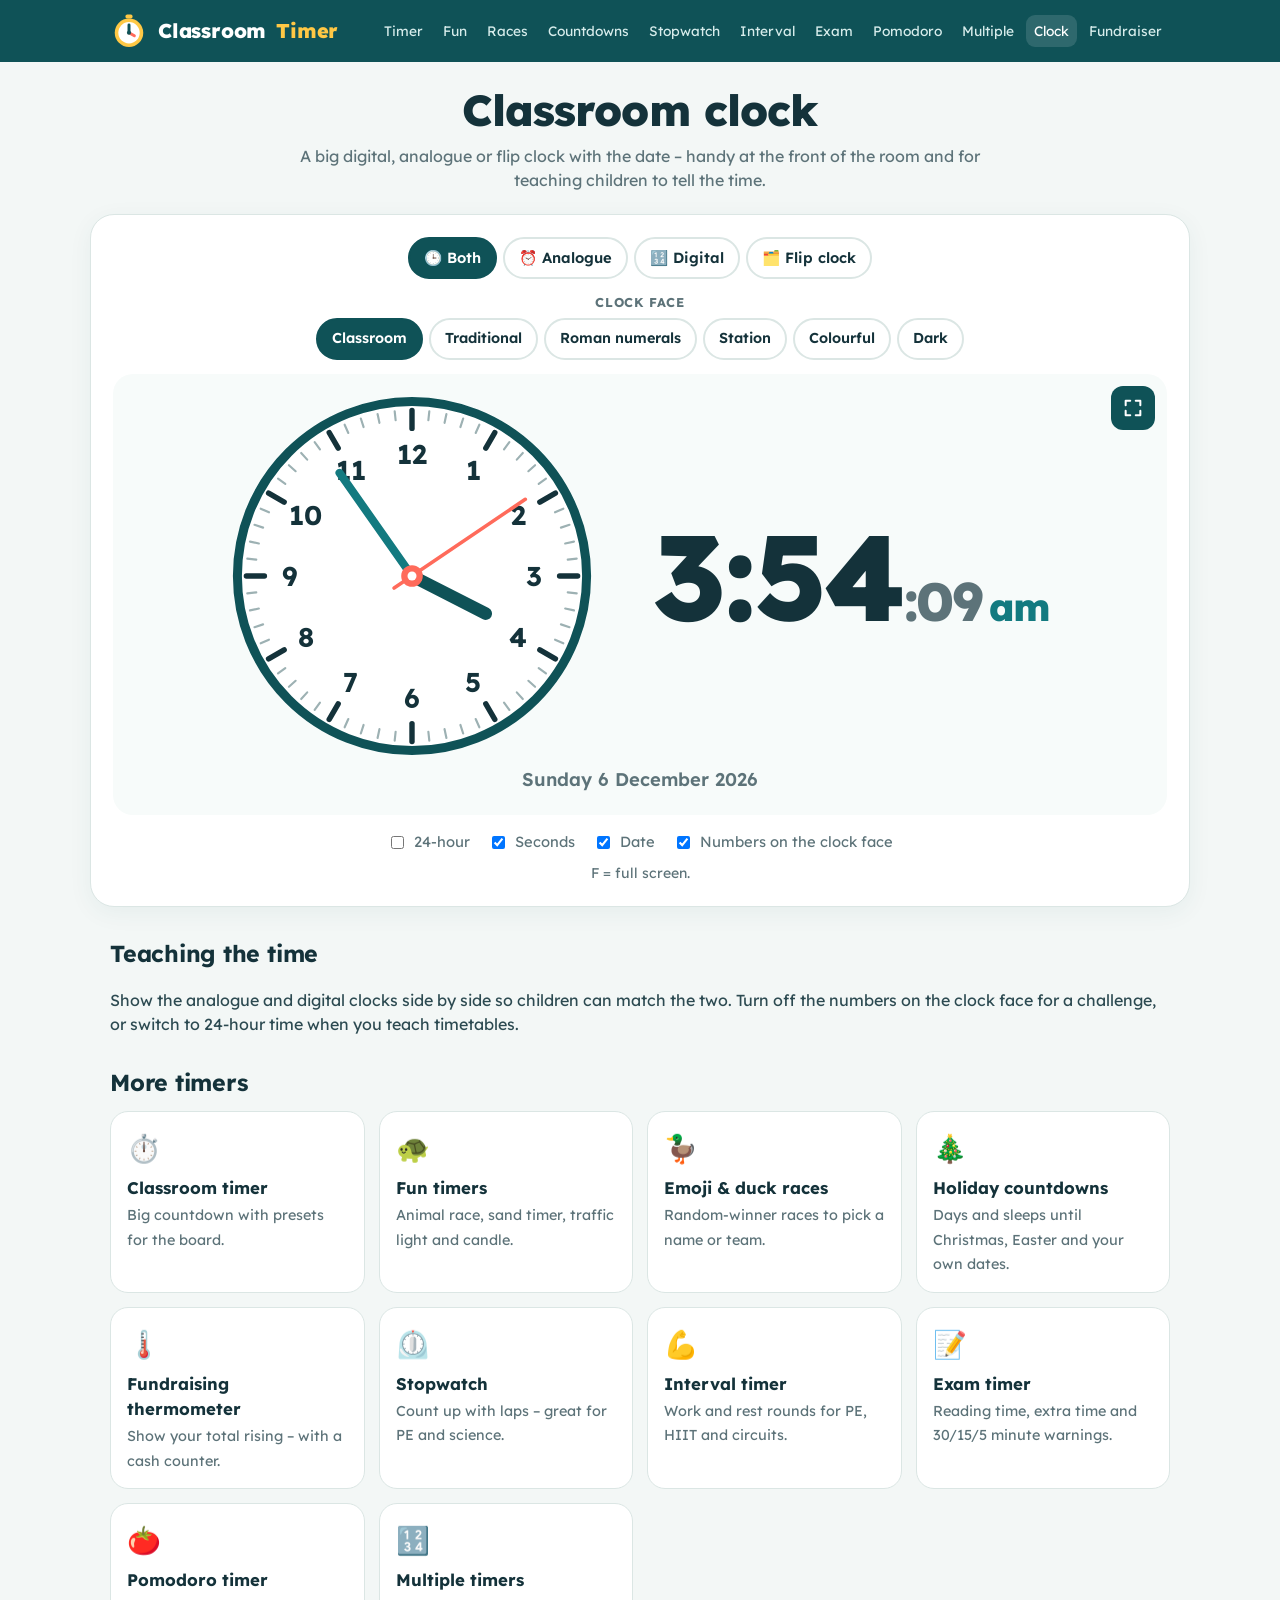
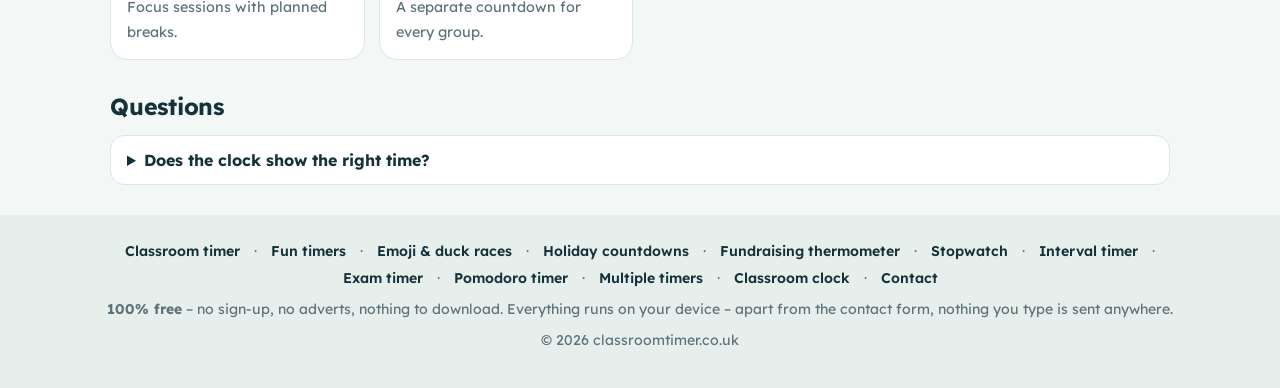
==== clock/index.html @ d0c6798f "Add files via upload" ====
<!DOCTYPE html>
<html lang="en-GB">
<head>
<meta charset="utf-8">
<meta name="viewport" content="width=device-width, initial-scale=1">
<title>Classroom Clock – Big Digital, Analogue &amp; Flip Clock</title>
<meta name="description" content="Free big classroom clock for the board: digital, analogue, both side by side, or a flip clock – with the date, 12 or 24-hour time and seconds. Full screen.">
<link rel="canonical" href="https://classroomtimer.co.uk/clock/">
<meta name="robots" content="index, follow">
<meta name="theme-color" content="#0F5257">
<link rel="icon" href="/favicon.svg?v=20261110" type="image/svg+xml">
<link rel="icon" href="/favicon-32.png?v=20261110" sizes="32x32" type="image/png">
<link rel="apple-touch-icon" href="/apple-touch-icon.png?v=20261110">
<meta property="og:type" content="website"><meta property="og:url" content="https://classroomtimer.co.uk/clock/"><meta property="og:site_name" content="Classroom Timer">
<meta property="og:title" content="Classroom Clock – Big Digital, Analogue &amp; Flip Clock"><meta property="og:description" content="Free big classroom clock for the board: digital, analogue, both side by side, or a flip clock – with the date, 12 or 24-hour time and seconds. Full screen.">
<meta property="og:image" content="https://classroomtimer.co.uk/og-image.png?v=20261110"><meta property="og:image:width" content="1200"><meta property="og:image:height" content="630"><meta property="og:locale" content="en_GB">
<meta name="twitter:card" content="summary_large_image"><meta name="twitter:title" content="Classroom Clock – Big Digital, Analogue &amp; Flip Clock"><meta name="twitter:description" content="Free big classroom clock for the board: digital, analogue, both side by side, or a flip clock – with the date, 12 or 24-hour time and seconds. Full screen."><meta name="twitter:image" content="https://classroomtimer.co.uk/og-image.png?v=20261110">
<link rel="preconnect" href="https://fonts.googleapis.com"><link rel="preconnect" href="https://fonts.gstatic.com" crossorigin>
<link href="https://fonts.googleapis.com/css2?family=Lexend:wght@400;500;600;700;800&display=swap" rel="stylesheet">
<link rel="stylesheet" href="/site.css?v=20261110">
<style>.ck .stage{min-height:420px}
  .ck .row{display:flex;gap:6%;align-items:center;justify-content:center;width:100%;flex-wrap:wrap}
  #cFace{width:min(360px,78vw);height:auto}.cnums text{font-family:Lexend,sans-serif;font-weight:700;font-size:15px;fill:#14323a}
  .cklab{margin:4px 0 6px;text-align:center;font-size:.8rem;font-weight:700;text-transform:uppercase;letter-spacing:.06em;color:var(--muted)}
  #cFaces button{font-size:.9rem}
  .cnums.trad text{font-family:Georgia,'Times New Roman',serif;font-size:19px;fill:#111}
  .cnums.roman text{font-family:Georgia,'Times New Roman',serif;font-size:13px;font-weight:400;fill:#2b2418;letter-spacing:-.5px}
  .cnums.station text{font-family:Arial,Helvetica,sans-serif;font-size:12px;fill:#111}
  .cnums.colour text{font-size:13px;fill:#fff}.cnums.colour .mins text{font-size:7.5px;fill:#fff;font-weight:800}
  .cnums.dark text{fill:#f2f2f2}
  #cDigital{font-size:clamp(3.4rem,13vw,7.5rem);font-weight:800;font-variant-numeric:tabular-nums;line-height:1;letter-spacing:-.02em}
  #cDigital small{font-size:.45em;color:var(--muted)}#cDigital em{font-style:normal;font-size:.32em;color:var(--brand2);margin-left:.2em}
  #cDate{font-weight:600;color:var(--muted);font-size:1.15rem;text-align:center}
  .ck .stage[data-mode=digital] #cFace{display:none}.ck .stage[data-mode=analogue] #cDigital{display:none}
  #cFlip{display:none;align-items:center;gap:10px}
  .ck .stage[data-mode=flip] #cFace,.ck .stage[data-mode=flip] #cDigital{display:none}.ck .stage[data-mode=flip] #cFlip{display:flex}
  .ck .stage[data-mode=flip]{background:#1d2328}.ck .stage[data-mode=flip] #cDate{color:#c9d3d6}
  .fd{position:relative;display:block;width:clamp(56px,11vw,120px);height:clamp(84px,16vw,176px);border-radius:12px;perspective:600px;
    color:#f4f1e8;font-weight:800;font-size:clamp(3.4rem,11vw,8rem);box-shadow:0 8px 18px rgba(0,0,0,.45)}
  .fd .h{position:absolute;left:0;right:0;height:50%;overflow:hidden;backface-visibility:hidden}
  .fd .h b{position:absolute;left:0;right:0;height:200%;display:grid;place-items:center;font-variant-numeric:tabular-nums;line-height:1}
  .fd .up,.fd .fu{top:0;border-radius:12px 12px 0 0;background:linear-gradient(#323b40,#272e33);transform-origin:50% 100%}
  .fd .dn,.fd .fb{bottom:0;border-radius:0 0 12px 12px;background:linear-gradient(#22292d,#1b2125);transform-origin:50% 0}
  .fd .up b,.fd .fu b{top:0}.fd .dn b,.fd .fb b{top:-100%}
  .fd .up,.fd .fu{border-bottom:1px solid #0c1012}.fd .dn,.fd .fb{border-top:1px solid #0c1012}
  .fd .fu,.fd .fb{display:none;z-index:2}
  .fd.flip .fu{display:block;animation:flapTop .26s ease-in forwards}
  .fd.flip .fb{display:block;transform:rotateX(90deg);animation:flapBot .26s .26s ease-out forwards}
  .fd.flip .dn{filter:brightness(.75)}
  @keyframes flapTop{from{transform:rotateX(0);filter:brightness(1)}to{transform:rotateX(-90deg);filter:brightness(.55)}}
  @keyframes flapBot{from{transform:rotateX(90deg);filter:brightness(1.4)}to{transform:rotateX(0);filter:brightness(1)}}
  .fd::after{content:"";position:absolute;left:0;right:0;top:calc(50% - 1px);height:2px;z-index:3;background:#0c1012;pointer-events:none}
  #cFlip .sep{font-style:normal;color:#f4f1e8;font-size:clamp(2.4rem,8vw,6rem);font-weight:800;margin:0 2px}
  #cFlip em{font-style:normal;color:#ffc845;font-weight:800;font-size:clamp(1rem,3vw,2rem);margin-left:8px;align-self:flex-end;padding-bottom:12px}
  .stage:fullscreen .fd,.stage.fake-fs .fd{width:min(13vw,24vh);height:min(19.5vw,36vh);font-size:min(14vw,27vh)}
  .stage:fullscreen #cFlip .sep,.stage.fake-fs #cFlip .sep{font-size:min(9vw,18vh)}
  .stage:fullscreen .row,.stage.fake-fs .row{flex-wrap:nowrap}
  .stage:fullscreen #cFace,.stage.fake-fs #cFace{width:min(72vh,44vw)}
  .stage:fullscreen[data-mode=both] #cDigital,.stage.fake-fs[data-mode=both] #cDigital{font-size:min(17vh,8.5vw)}
  @media (max-aspect-ratio:1/1){ .stage:fullscreen .row,.stage.fake-fs .row{flex-wrap:wrap} .stage:fullscreen #cFace,.stage.fake-fs #cFace{width:min(50vh,80vw)} }
  .stage:fullscreen[data-mode=analogue] #cFace,.stage.fake-fs[data-mode=analogue] #cFace{width:min(86vh,86vw)}
  .stage:fullscreen #cDigital,.stage.fake-fs #cDigital{font-size:clamp(5rem,20vh,16rem)}
  .stage:fullscreen[data-mode=digital] #cDigital,.stage.fake-fs[data-mode=digital] #cDigital{font-size:clamp(6rem,30vh,26rem)}
  .stage:fullscreen #cDate,.stage.fake-fs #cDate{font-size:clamp(1.4rem,4vh,2.6rem)}</style>
<script type="application/ld+json">{"@context": "https://schema.org", "@graph": [{"@type": "WebApplication", "name": "Classroom clock", "url": "https://classroomtimer.co.uk/clock/", "applicationCategory": "EducationalApplication", "operatingSystem": "Any (runs in your web browser)", "isAccessibleForFree": true, "inLanguage": "en-GB", "offers": {"@type": "Offer", "price": "0", "priceCurrency": "GBP"}}, {"@type": "FAQPage", "mainEntity": [{"@type": "Question", "name": "Does the clock show the right time?", "acceptedAnswer": {"@type": "Answer", "text": "It shows the time set on your computer or tablet, which is normally kept accurate automatically."}}]}, {"@type": "BreadcrumbList", "itemListElement": [{"@type": "ListItem", "position": 1, "name": "Classroom Timer", "item": "https://classroomtimer.co.uk/"}, {"@type": "ListItem", "position": 2, "name": "Classroom clock", "item": "https://classroomtimer.co.uk/clock/"}]}]}</script>
</head>
<body data-page="clock">
<header class="top"><div class="top-in">
  <a class="logo" href="/" aria-label="Classroom Timer – home"><svg viewBox="0 0 64 64" aria-hidden="true"><circle cx="32" cy="35" r="24" fill="#FFC845"/><circle cx="32" cy="35" r="18" fill="#fff"/>
<path d="M32 35 L32 22" stroke="#0F5257" stroke-width="5" stroke-linecap="round"/><path d="M32 35 L41 40" stroke="#FF6B5B" stroke-width="5" stroke-linecap="round"/>
<rect x="26" y="4" width="12" height="7" rx="3" fill="#FFC845"/><circle cx="32" cy="35" r="3.5" fill="#0F5257"/></svg>Classroom <span>Timer</span></a>
  <button class="menu-btn" type="button" aria-expanded="false" aria-controls="nav">☰ Menu</button>
  <nav class="nav" id="nav" aria-label="Timers"><a href="/">Timer</a><a href="/fun-timers/">Fun</a><a href="/races/">Races</a><a href="/holiday-countdown/">Countdowns</a><a href="/stopwatch/">Stopwatch</a><a href="/interval-timer/">Interval</a><a href="/exam-timer/">Exam</a><a href="/pomodoro-timer/">Pomodoro</a><a href="/multiple-timers/">Multiple</a><a href="/clock/" class="on" aria-current="page">Clock</a><a href="/fundraising-thermometer/">Fundraiser</a></nav>
</div></header>
<main>
<div class="hero"><h1>Classroom clock</h1><p>A big digital, analogue or flip clock with the date – handy at the front of the room and for teaching children to tell the time.</p></div>
<section class="card ck"><div class="chips" id="cModes"><button type="button" data-m="both">🕒 Both</button><button type="button" data-m="analogue">⏰ Analogue</button><button type="button" data-m="digital">🔢 Digital</button><button type="button" data-m="flip">🗂️ Flip clock</button></div>
    <div id="cFaceRow"><p class="cklab">Clock face</p><div class="chips" id="cFaces"></div></div>
    <div class="stage" id="stage"><button class="fs-btn" id="fsBtn" type="button"></button><div class="row"><svg id="cFace" viewBox="0 0 200 200" role="img" aria-label="Analogue clock"></svg><div id="cDigital"></div><div id="cFlip"></div></div><div id="cDate"></div></div>
    <div class="opts"><label><input type="checkbox" id="cH24"> 24-hour</label><label><input type="checkbox" id="cSecs"> Seconds</label><label><input type="checkbox" id="cDateOn"> Date</label><label><input type="checkbox" id="cNumsOn"> Numbers on the clock face</label></div>
    <p class="hint">F = full screen.</p></section>
</main>
<section class="info"><h2>Teaching the time</h2>
  <p>Show the analogue and digital clocks side by side so children can match the two. Turn off the numbers on the clock face for a challenge, or switch to 24-hour time when you teach timetables.</p>
  <h2>More timers</h2><div class="tools"><a class="tool" href="/"><i>⏱️</i><b>Classroom timer</b><span>Big countdown with presets for the board.</span></a><a class="tool" href="/fun-timers/"><i>🐢</i><b>Fun timers</b><span>Animal race, sand timer, traffic light and candle.</span></a><a class="tool" href="/races/"><i>🦆</i><b>Emoji & duck races</b><span>Random-winner races to pick a name or team.</span></a><a class="tool" href="/holiday-countdown/"><i>🎄</i><b>Holiday countdowns</b><span>Days and sleeps until Christmas, Easter and your own dates.</span></a><a class="tool" href="/fundraising-thermometer/"><i>🌡️</i><b>Fundraising thermometer</b><span>Show your total rising – with a cash counter.</span></a><a class="tool" href="/stopwatch/"><i>⏲️</i><b>Stopwatch</b><span>Count up with laps – great for PE and science.</span></a><a class="tool" href="/interval-timer/"><i>💪</i><b>Interval timer</b><span>Work and rest rounds for PE, HIIT and circuits.</span></a><a class="tool" href="/exam-timer/"><i>📝</i><b>Exam timer</b><span>Reading time, extra time and 30/15/5 minute warnings.</span></a><a class="tool" href="/pomodoro-timer/"><i>🍅</i><b>Pomodoro timer</b><span>Focus sessions with planned breaks.</span></a><a class="tool" href="/multiple-timers/"><i>🔢</i><b>Multiple timers</b><span>A separate countdown for every group.</span></a></div><h2>Questions</h2><details><summary>Does the clock show the right time?</summary><p>It shows the time set on your computer or tablet, which is normally kept accurate automatically.</p></details></section>
<footer><div class="foot-in">
  <div class="foot-links"><a href="/">Classroom timer</a> · <a href="/fun-timers/">Fun timers</a> · <a href="/races/">Emoji & duck races</a> · <a href="/holiday-countdown/">Holiday countdowns</a> · <a href="/fundraising-thermometer/">Fundraising thermometer</a> · <a href="/stopwatch/">Stopwatch</a> · <a href="/interval-timer/">Interval timer</a> · <a href="/exam-timer/">Exam timer</a> · <a href="/pomodoro-timer/">Pomodoro timer</a> · <a href="/multiple-timers/">Multiple timers</a> · <a href="/clock/">Classroom clock</a> · <a href="/contact/">Contact</a></div>
  <div><strong>100% free</strong> – no sign-up, no adverts, nothing to download. Everything runs on your device – apart from the contact form, nothing you type is sent anywhere.</div>
  <div>© 2026 classroomtimer.co.uk</div>
</div></footer>
<script src="/common.js?v=20261110"></script><script src="/pages/clock.js?v=20261110"></script>
<script data-goatcounter="https://classroomtimer.goatcounter.com/count" async src="//gc.zgo.at/count.js"></script>
</body>
</html>
---- site.css ----
/* classroomtimer.co.uk – shared styles */
:root{
  --ink:#14323a; --muted:#5d7379; --bg:#f3f7f6; --card:#ffffff; --line:#dbe6e4;
  --brand:#0F5257; --brand2:#137a80; --sun:#FFC845; --coral:#FF6B5B; --leaf:#2BB673;
  --t-ok:#17a589; --t-warn:#F5A623; --t-end:#FF5A4E;
}
*{box-sizing:border-box}
html{scroll-behavior:smooth}
body{margin:0;font-family:Lexend,system-ui,sans-serif;background:var(--bg);color:var(--ink);line-height:1.5}
a{color:var(--brand2)}
button{font-family:inherit}
/* ---------- top bar ---------- */
.top{background:var(--brand);color:#fff}
.top-in{max-width:1100px;margin:0 auto;padding:12px 20px;display:flex;align-items:center;gap:14px}
.logo{display:flex;align-items:center;gap:10px;font-weight:800;font-size:1.25rem;letter-spacing:-.01em;color:#fff;text-decoration:none}
.logo svg{width:38px;height:38px;flex:none}
.logo span{color:var(--sun)}
.nav{margin-left:auto;display:flex;gap:4px;flex-wrap:wrap;justify-content:flex-end}
.nav a{color:#d6eceb;text-decoration:none;font-size:.86rem;padding:6px 8px;border-radius:9px;white-space:nowrap}
.nav a.on,.nav a:hover{background:rgba(255,255,255,.13);color:#fff}
.menu-btn{display:none;margin-left:auto;background:rgba(255,255,255,.12);border:0;color:#fff;border-radius:10px;padding:8px 12px;font-weight:600;cursor:pointer}
@media (max-width:1060px){
  .menu-btn{display:block}
  .nav{display:none;position:absolute;left:0;right:0;top:62px;background:var(--brand);flex-direction:column;padding:8px 14px 14px;z-index:50}
  .nav.open{display:flex}
  .top{position:relative}
}
/* ---------- page header ---------- */
.hero{max-width:1100px;margin:0 auto;padding:24px 20px 6px;text-align:center}
.hero h1{margin:0;font-size:clamp(1.8rem,4.6vw,2.7rem);font-weight:800;letter-spacing:-.02em;line-height:1.15}
.hero p{margin:8px auto 0;color:var(--muted);max-width:680px}
/* ---------- cards ---------- */
.card{max-width:1100px;margin:16px auto 28px;background:var(--card);border:1px solid var(--line);border-radius:24px;padding:22px;box-shadow:0 6px 24px rgba(15,82,87,.06)}
@media (max-width:600px){ .card{margin:12px 10px 22px;padding:16px;border-radius:20px} }
.chips{display:flex;gap:6px;flex-wrap:wrap;justify-content:center;margin-bottom:14px}
.chips button{font:inherit;font-weight:600;font-size:.92rem;border:2px solid var(--line);background:#fff;color:var(--ink);padding:8px 14px;border-radius:999px;cursor:pointer}
.chips button.on{background:var(--brand);border-color:var(--brand);color:#fff}
.stage{position:relative;background:#f7fbfa;border-radius:20px;min-height:340px;display:flex;flex-direction:column;align-items:center;justify-content:center;gap:10px;padding:22px 20px;overflow:hidden}
.fs-btn{position:absolute;top:12px;right:12px;width:44px;height:44px;border-radius:12px;border:0;background:var(--brand);color:#fff;cursor:pointer;display:grid;place-items:center;z-index:5}
.fs-btn svg{width:22px;height:22px;stroke:#fff;fill:none;stroke-width:2.2;stroke-linecap:round;stroke-linejoin:round}
.digits{font-weight:800;font-variant-numeric:tabular-nums;letter-spacing:-.02em;line-height:1;font-size:clamp(3rem,11vw,5.2rem);color:var(--ink);
  background:none;border:0;font-family:inherit;padding:4px 10px;border-radius:14px}
button.digits{cursor:pointer}
button.digits:hover{background:rgba(15,82,87,.06)}
.lbl{color:var(--muted);font-weight:600;min-height:1.4em;text-align:center}
.btn{font:inherit;font-weight:700;font-size:1.1rem;border:0;border-radius:16px;padding:15px 28px;cursor:pointer;min-width:140px}
.btn.go{background:var(--leaf);color:#fff}
.btn.pause{background:var(--sun);color:var(--ink)}
.btn.ghost{background:#eef4f3;color:var(--ink)}
.btn.dark{background:var(--brand);color:#fff}
.btn:disabled{opacity:.45;cursor:default}
.ctrl{display:flex;gap:10px;justify-content:center;flex-wrap:wrap;margin-top:14px}
.small-btn{font:inherit;font-weight:600;border:0;background:#eef4f3;color:var(--ink);border-radius:12px;padding:9px 14px;cursor:pointer}
.opts{display:flex;gap:18px;justify-content:center;flex-wrap:wrap;margin-top:16px;color:var(--muted);font-size:.92rem;align-items:center}
.opts label{display:flex;gap:7px;align-items:center}
select,input[type=number],input[type=text]{font:inherit;padding:8px 10px;border-radius:10px;border:1.5px solid var(--line);background:#fff;color:var(--ink)}
.field{display:flex;flex-direction:column;gap:4px;font-size:.85rem;font-weight:600;color:var(--muted)}
.field input,.field select{font-size:1rem;color:var(--ink);min-width:0}
.field[hidden],[hidden]{display:none !important}
.grid-fields{display:grid;grid-template-columns:repeat(auto-fit,minmax(150px,1fr));gap:12px;margin-top:6px}
.presets{display:flex;gap:8px;overflow-x:auto;padding:14px 2px 6px;scrollbar-width:thin}
.presets button{flex:none;font:inherit;border:2px solid var(--line);background:#fff;border-radius:14px;padding:8px 12px;cursor:pointer;text-align:center;min-width:86px;color:var(--ink)}
.presets button b{display:block;font-size:1.05rem;font-weight:800}
.presets button small{color:var(--muted);font-size:.74rem}
.presets button:hover,.presets button.on{border-color:var(--brand2)}
.hint{color:var(--muted);font-size:.88rem;text-align:center;margin:10px 0 0}
/* ---------- end of time ---------- */
.stage.warn .digits{color:var(--t-end);animation:ct-pulse 1s ease-in-out infinite}
@keyframes ct-pulse{50%{transform:scale(1.06)}}
.stage.done{animation:ct-flash 1s ease-in-out 4}
@keyframes ct-flash{50%{background:#ffe4e1}}
.stage.done .digits{color:var(--t-end)}
/* ---------- full screen ---------- */
.stage:fullscreen,.stage.fake-fs{border-radius:0;background:#f7fbfa;padding:30px}
.stage.fake-fs{position:fixed;inset:0;z-index:1000}
.stage:fullscreen .digits,.stage.fake-fs .digits{font-size:clamp(4rem,14vh,10rem)}
.stage:fullscreen .lbl,.stage.fake-fs .lbl{font-size:1.5rem}
.fsctrl{display:none}
.stage:fullscreen .fsctrl,.stage.fake-fs .fsctrl{display:flex;gap:10px;margin-top:6px;flex-wrap:wrap;justify-content:center}
/* ---------- info sections ---------- */
.info{max-width:1100px;margin:0 auto 26px;padding:0 20px}
.info h2{font-size:1.45rem;margin:30px 0 10px;letter-spacing:-.01em}
.info h3{font-size:1.08rem;margin:18px 0 6px}
.info p,.info li{color:#2c4a51}
.tools{display:grid;grid-template-columns:repeat(auto-fill,minmax(230px,1fr));gap:14px;margin-top:10px}
.tool{display:block;background:#fff;border:1px solid var(--line);border-radius:18px;padding:16px;text-decoration:none;color:var(--ink);transition:transform .15s,box-shadow .15s}
.tool:hover{transform:translateY(-2px);box-shadow:0 8px 22px rgba(15,82,87,.1)}
.tool b{display:block;font-size:1.05rem;margin:6px 0 2px}
.tool span{color:var(--muted);font-size:.9rem}
.tool i{font-style:normal;font-size:1.7rem}
details{background:#fff;border:1px solid var(--line);border-radius:14px;padding:12px 16px;margin:8px 0}
summary{font-weight:700;cursor:pointer}
details p{margin:8px 0 2px}
/* ---------- footer ---------- */
footer{background:#e7efed;color:var(--muted);font-size:.88rem;padding:26px 20px 36px;margin-top:30px}
.foot-in{max-width:1100px;margin:0 auto;display:flex;flex-direction:column;gap:10px;align-items:center;text-align:center}
.foot-links{display:flex;flex-wrap:wrap;gap:6px 14px;justify-content:center}
.foot-links a{color:var(--ink);text-decoration:none;font-weight:600}
.foot-links a:hover{text-decoration:underline}
@media print{ .top,footer,.fs-btn{display:none} }
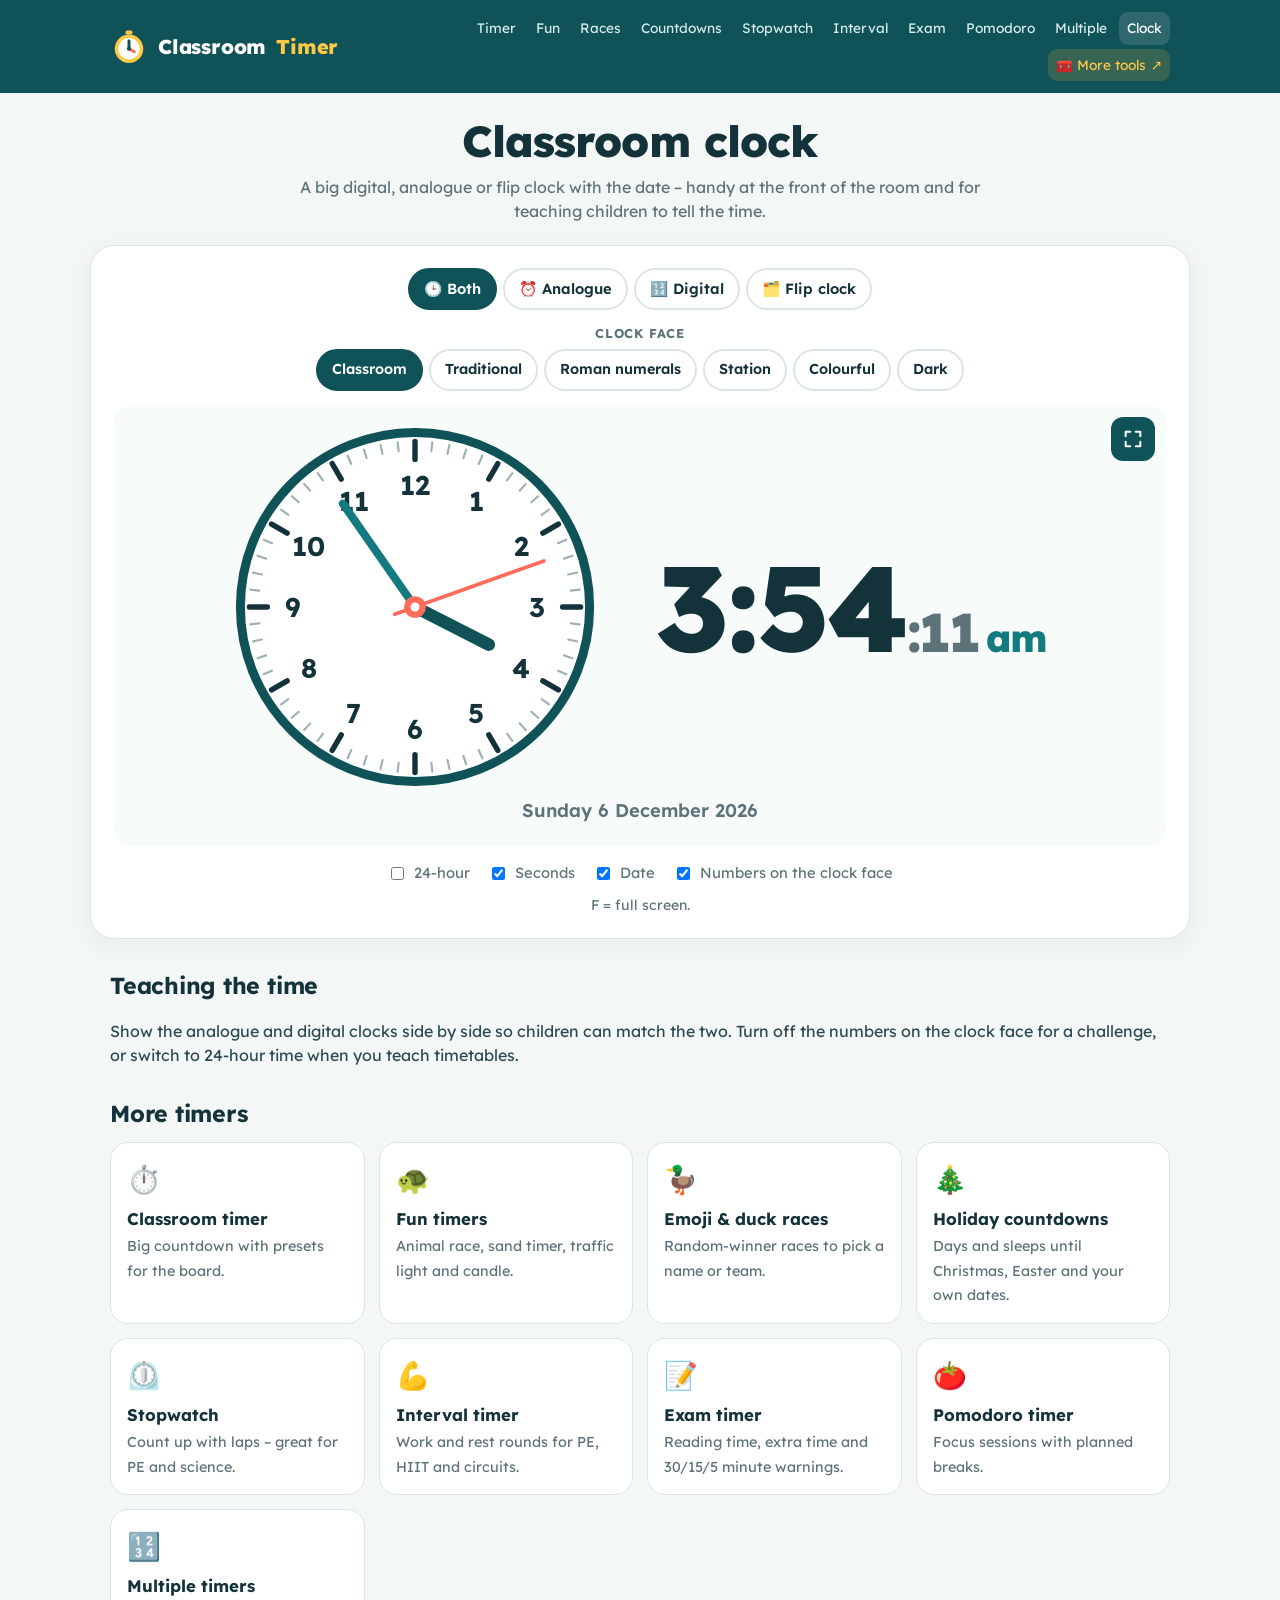
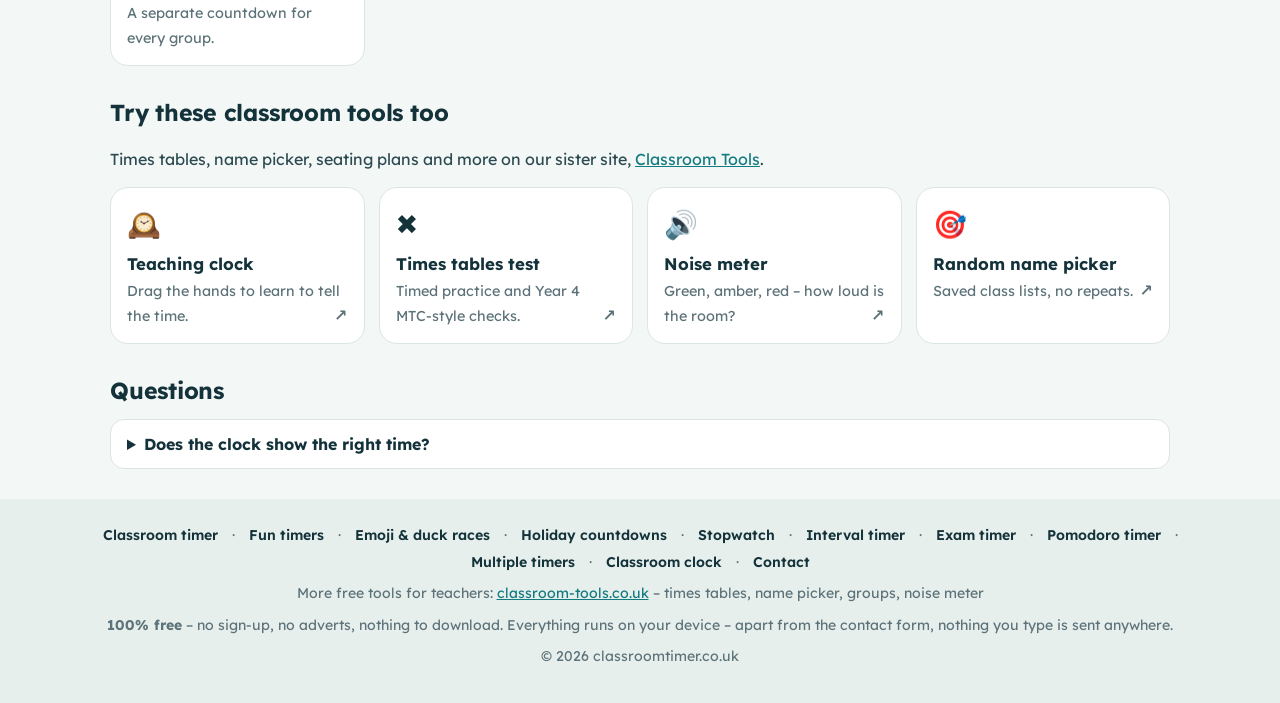
==== commit 78ad8d7b: "Add files via upload" ====
--- a/clock/index.html
+++ b/clock/index.html
@@ -8,16 +8,16 @@
 <link rel="canonical" href="https://classroomtimer.co.uk/clock/">
 <meta name="robots" content="index, follow">
 <meta name="theme-color" content="#0F5257">
-<link rel="icon" href="/favicon.svg?v=20261110" type="image/svg+xml">
-<link rel="icon" href="/favicon-32.png?v=20261110" sizes="32x32" type="image/png">
-<link rel="apple-touch-icon" href="/apple-touch-icon.png?v=20261110">
+<link rel="icon" href="/favicon.svg?v=20261117" type="image/svg+xml">
+<link rel="icon" href="/favicon-32.png?v=20261117" sizes="32x32" type="image/png">
+<link rel="apple-touch-icon" href="/apple-touch-icon.png?v=20261117">
 <meta property="og:type" content="website"><meta property="og:url" content="https://classroomtimer.co.uk/clock/"><meta property="og:site_name" content="Classroom Timer">
 <meta property="og:title" content="Classroom Clock – Big Digital, Analogue &amp; Flip Clock"><meta property="og:description" content="Free big classroom clock for the board: digital, analogue, both side by side, or a flip clock – with the date, 12 or 24-hour time and seconds. Full screen.">
-<meta property="og:image" content="https://classroomtimer.co.uk/og-image.png?v=20261110"><meta property="og:image:width" content="1200"><meta property="og:image:height" content="630"><meta property="og:locale" content="en_GB">
-<meta name="twitter:card" content="summary_large_image"><meta name="twitter:title" content="Classroom Clock – Big Digital, Analogue &amp; Flip Clock"><meta name="twitter:description" content="Free big classroom clock for the board: digital, analogue, both side by side, or a flip clock – with the date, 12 or 24-hour time and seconds. Full screen."><meta name="twitter:image" content="https://classroomtimer.co.uk/og-image.png?v=20261110">
+<meta property="og:image" content="https://classroomtimer.co.uk/og-image.png?v=20261117"><meta property="og:image:width" content="1200"><meta property="og:image:height" content="630"><meta property="og:locale" content="en_GB">
+<meta name="twitter:card" content="summary_large_image"><meta name="twitter:title" content="Classroom Clock – Big Digital, Analogue &amp; Flip Clock"><meta name="twitter:description" content="Free big classroom clock for the board: digital, analogue, both side by side, or a flip clock – with the date, 12 or 24-hour time and seconds. Full screen."><meta name="twitter:image" content="https://classroomtimer.co.uk/og-image.png?v=20261117">
 <link rel="preconnect" href="https://fonts.googleapis.com"><link rel="preconnect" href="https://fonts.gstatic.com" crossorigin>
 <link href="https://fonts.googleapis.com/css2?family=Lexend:wght@400;500;600;700;800&display=swap" rel="stylesheet">
-<link rel="stylesheet" href="/site.css?v=20261110">
+<link rel="stylesheet" href="/site.css?v=20261117">
 <style>.ck .stage{min-height:420px}
   .ck .row{display:flex;gap:6%;align-items:center;justify-content:center;width:100%;flex-wrap:wrap}
   #cFace{width:min(360px,78vw);height:auto}.cnums text{font-family:Lexend,sans-serif;font-weight:700;font-size:15px;fill:#14323a}
@@ -70,7 +70,7 @@
 <path d="M32 35 L32 22" stroke="#0F5257" stroke-width="5" stroke-linecap="round"/><path d="M32 35 L41 40" stroke="#FF6B5B" stroke-width="5" stroke-linecap="round"/>
 <rect x="26" y="4" width="12" height="7" rx="3" fill="#FFC845"/><circle cx="32" cy="35" r="3.5" fill="#0F5257"/></svg>Classroom <span>Timer</span></a>
   <button class="menu-btn" type="button" aria-expanded="false" aria-controls="nav">☰ Menu</button>
-  <nav class="nav" id="nav" aria-label="Timers"><a href="/">Timer</a><a href="/fun-timers/">Fun</a><a href="/races/">Races</a><a href="/holiday-countdown/">Countdowns</a><a href="/stopwatch/">Stopwatch</a><a href="/interval-timer/">Interval</a><a href="/exam-timer/">Exam</a><a href="/pomodoro-timer/">Pomodoro</a><a href="/multiple-timers/">Multiple</a><a href="/clock/" class="on" aria-current="page">Clock</a><a href="/fundraising-thermometer/">Fundraiser</a></nav>
+  <nav class="nav" id="nav" aria-label="Timers"><a href="/">Timer</a><a href="/fun-timers/">Fun</a><a href="/races/">Races</a><a href="/holiday-countdown/">Countdowns</a><a href="/stopwatch/">Stopwatch</a><a href="/interval-timer/">Interval</a><a href="/exam-timer/">Exam</a><a href="/pomodoro-timer/">Pomodoro</a><a href="/multiple-timers/">Multiple</a><a href="/clock/" class="on" aria-current="page">Clock</a><a class="sister" href="https://classroom-tools.co.uk/">🧰 More tools ↗</a></nav>
 </div></header>
 <main>
 <div class="hero"><h1>Classroom clock</h1><p>A big digital, analogue or flip clock with the date – handy at the front of the room and for teaching children to tell the time.</p></div>
@@ -82,13 +82,14 @@
 </main>
 <section class="info"><h2>Teaching the time</h2>
   <p>Show the analogue and digital clocks side by side so children can match the two. Turn off the numbers on the clock face for a challenge, or switch to 24-hour time when you teach timetables.</p>
-  <h2>More timers</h2><div class="tools"><a class="tool" href="/"><i>⏱️</i><b>Classroom timer</b><span>Big countdown with presets for the board.</span></a><a class="tool" href="/fun-timers/"><i>🐢</i><b>Fun timers</b><span>Animal race, sand timer, traffic light and candle.</span></a><a class="tool" href="/races/"><i>🦆</i><b>Emoji & duck races</b><span>Random-winner races to pick a name or team.</span></a><a class="tool" href="/holiday-countdown/"><i>🎄</i><b>Holiday countdowns</b><span>Days and sleeps until Christmas, Easter and your own dates.</span></a><a class="tool" href="/fundraising-thermometer/"><i>🌡️</i><b>Fundraising thermometer</b><span>Show your total rising – with a cash counter.</span></a><a class="tool" href="/stopwatch/"><i>⏲️</i><b>Stopwatch</b><span>Count up with laps – great for PE and science.</span></a><a class="tool" href="/interval-timer/"><i>💪</i><b>Interval timer</b><span>Work and rest rounds for PE, HIIT and circuits.</span></a><a class="tool" href="/exam-timer/"><i>📝</i><b>Exam timer</b><span>Reading time, extra time and 30/15/5 minute warnings.</span></a><a class="tool" href="/pomodoro-timer/"><i>🍅</i><b>Pomodoro timer</b><span>Focus sessions with planned breaks.</span></a><a class="tool" href="/multiple-timers/"><i>🔢</i><b>Multiple timers</b><span>A separate countdown for every group.</span></a></div><h2>Questions</h2><details><summary>Does the clock show the right time?</summary><p>It shows the time set on your computer or tablet, which is normally kept accurate automatically.</p></details></section>
+  <h2>More timers</h2><div class="tools"><a class="tool" href="/"><i>⏱️</i><b>Classroom timer</b><span>Big countdown with presets for the board.</span></a><a class="tool" href="/fun-timers/"><i>🐢</i><b>Fun timers</b><span>Animal race, sand timer, traffic light and candle.</span></a><a class="tool" href="/races/"><i>🦆</i><b>Emoji & duck races</b><span>Random-winner races to pick a name or team.</span></a><a class="tool" href="/holiday-countdown/"><i>🎄</i><b>Holiday countdowns</b><span>Days and sleeps until Christmas, Easter and your own dates.</span></a><a class="tool" href="/stopwatch/"><i>⏲️</i><b>Stopwatch</b><span>Count up with laps – great for PE and science.</span></a><a class="tool" href="/interval-timer/"><i>💪</i><b>Interval timer</b><span>Work and rest rounds for PE, HIIT and circuits.</span></a><a class="tool" href="/exam-timer/"><i>📝</i><b>Exam timer</b><span>Reading time, extra time and 30/15/5 minute warnings.</span></a><a class="tool" href="/pomodoro-timer/"><i>🍅</i><b>Pomodoro timer</b><span>Focus sessions with planned breaks.</span></a><a class="tool" href="/multiple-timers/"><i>🔢</i><b>Multiple timers</b><span>A separate countdown for every group.</span></a></div><h2>Try these classroom tools too</h2><p>Times tables, name picker, seating plans and more on our sister site, <a href="https://classroom-tools.co.uk/">Classroom Tools</a>.</p><div class="tools"><a class="tool ext" href="https://classroom-tools.co.uk/teaching-clock/" target="_blank" rel="noopener"><i>🕰️</i><b>Teaching clock</b><span>Drag the hands to learn to tell the time.</span></a><a class="tool ext" href="https://classroom-tools.co.uk/times-tables-test/" target="_blank" rel="noopener"><i>✖️</i><b>Times tables test</b><span>Timed practice and Year 4 MTC-style checks.</span></a><a class="tool ext" href="https://classroom-tools.co.uk/noise-meter/" target="_blank" rel="noopener"><i>🔊</i><b>Noise meter</b><span>Green, amber, red – how loud is the room?</span></a><a class="tool ext" href="https://classroom-tools.co.uk/random-name-picker/" target="_blank" rel="noopener"><i>🎯</i><b>Random name picker</b><span>Saved class lists, no repeats.</span></a></div><h2>Questions</h2><details><summary>Does the clock show the right time?</summary><p>It shows the time set on your computer or tablet, which is normally kept accurate automatically.</p></details></section>
 <footer><div class="foot-in">
-  <div class="foot-links"><a href="/">Classroom timer</a> · <a href="/fun-timers/">Fun timers</a> · <a href="/races/">Emoji & duck races</a> · <a href="/holiday-countdown/">Holiday countdowns</a> · <a href="/fundraising-thermometer/">Fundraising thermometer</a> · <a href="/stopwatch/">Stopwatch</a> · <a href="/interval-timer/">Interval timer</a> · <a href="/exam-timer/">Exam timer</a> · <a href="/pomodoro-timer/">Pomodoro timer</a> · <a href="/multiple-timers/">Multiple timers</a> · <a href="/clock/">Classroom clock</a> · <a href="/contact/">Contact</a></div>
+  <div class="foot-links"><a href="/">Classroom timer</a> · <a href="/fun-timers/">Fun timers</a> · <a href="/races/">Emoji & duck races</a> · <a href="/holiday-countdown/">Holiday countdowns</a> · <a href="/stopwatch/">Stopwatch</a> · <a href="/interval-timer/">Interval timer</a> · <a href="/exam-timer/">Exam timer</a> · <a href="/pomodoro-timer/">Pomodoro timer</a> · <a href="/multiple-timers/">Multiple timers</a> · <a href="/clock/">Classroom clock</a> · <a href="/contact/">Contact</a></div>
+  <div>More free tools for teachers: <a href="https://classroom-tools.co.uk/">classroom-tools.co.uk</a> – times tables, name picker, groups, noise meter</div>
   <div><strong>100% free</strong> – no sign-up, no adverts, nothing to download. Everything runs on your device – apart from the contact form, nothing you type is sent anywhere.</div>
   <div>© 2026 classroomtimer.co.uk</div>
 </div></footer>
-<script src="/common.js?v=20261110"></script><script src="/pages/clock.js?v=20261110"></script>
+<script src="/common.js?v=20261117"></script><script src="/pages/clock.js?v=20261117"></script>
 <script data-goatcounter="https://classroomtimer.goatcounter.com/count" async src="//gc.zgo.at/count.js"></script>
 </body>
 </html>
--- a/site.css
+++ b/site.css
@@ -98,3 +98,5 @@
 .foot-links a{color:var(--ink);text-decoration:none;font-weight:600}
 .foot-links a:hover{text-decoration:underline}
 @media print{ .top,footer,.fs-btn{display:none} }
+.nav a.sister{background:rgba(255,200,69,.16);color:var(--sun)}
+.tool.ext::after{content:"↗";float:right;color:var(--muted);font-weight:700}
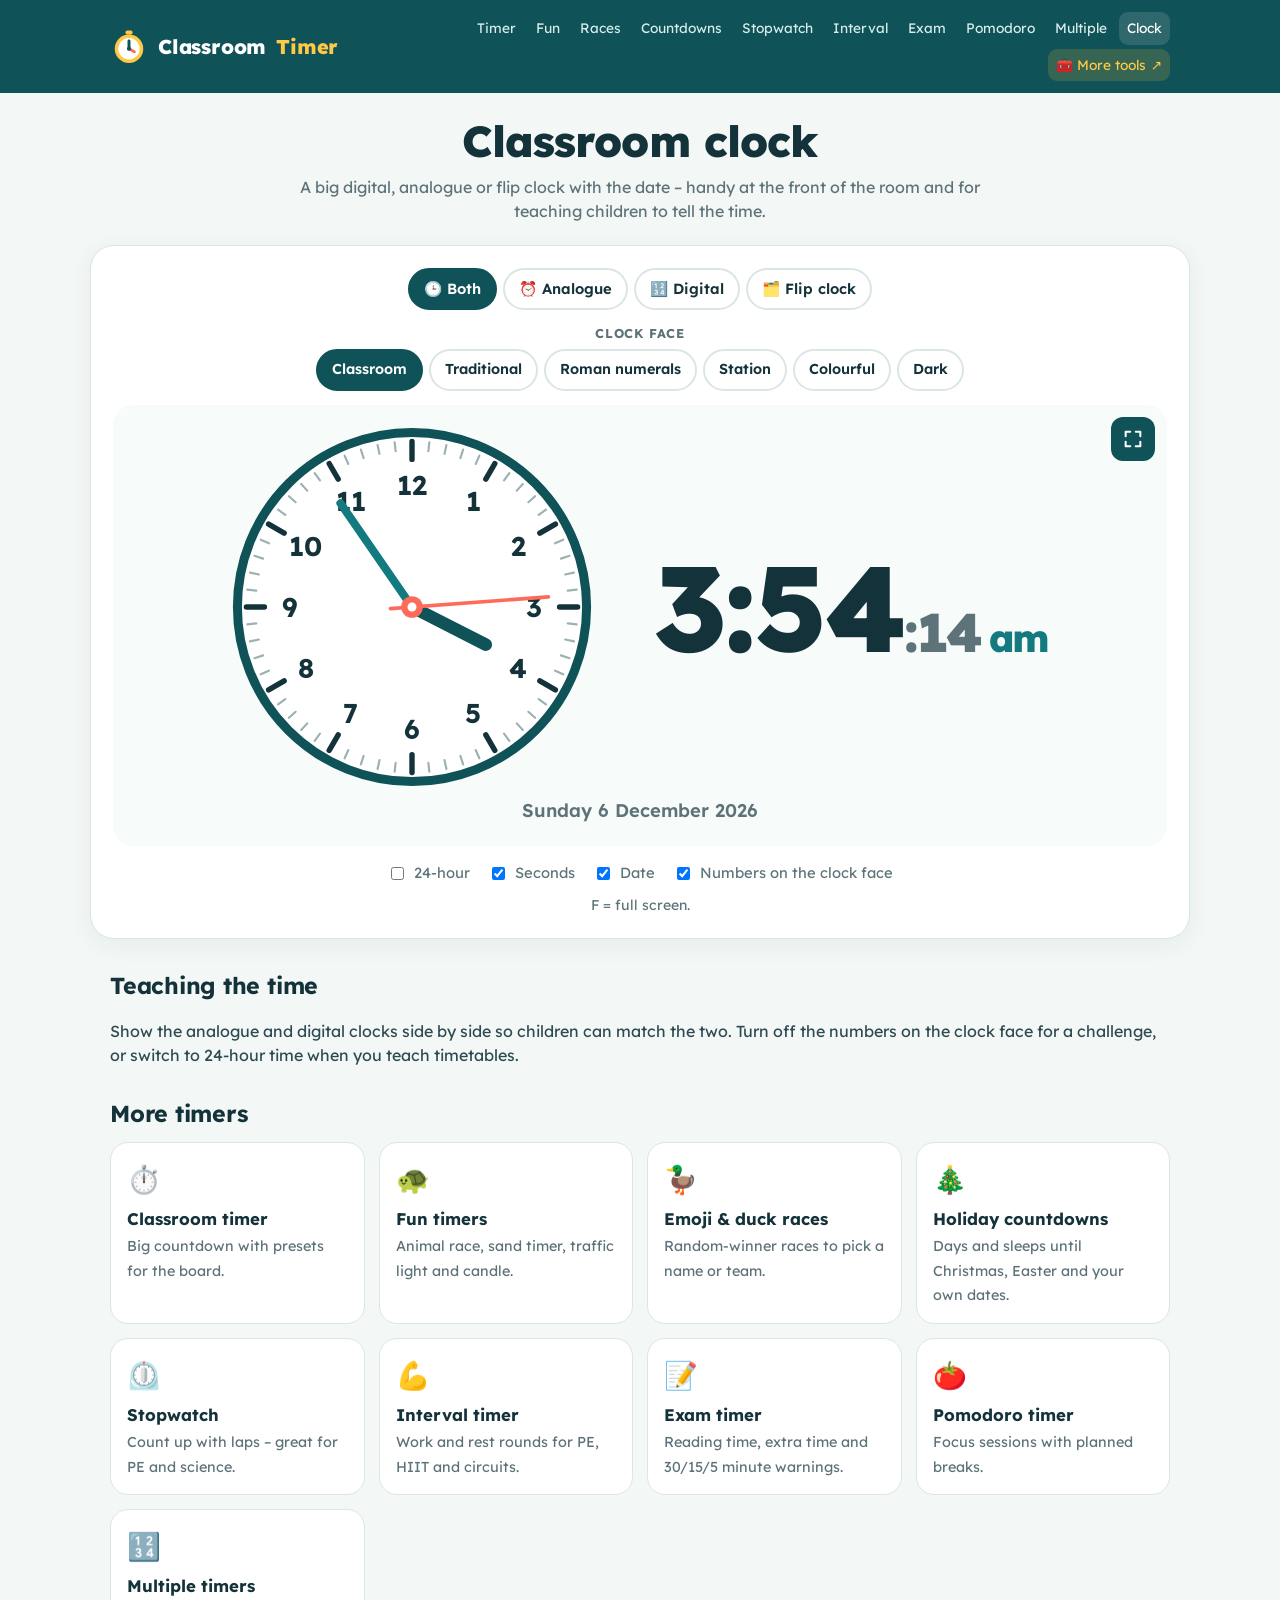
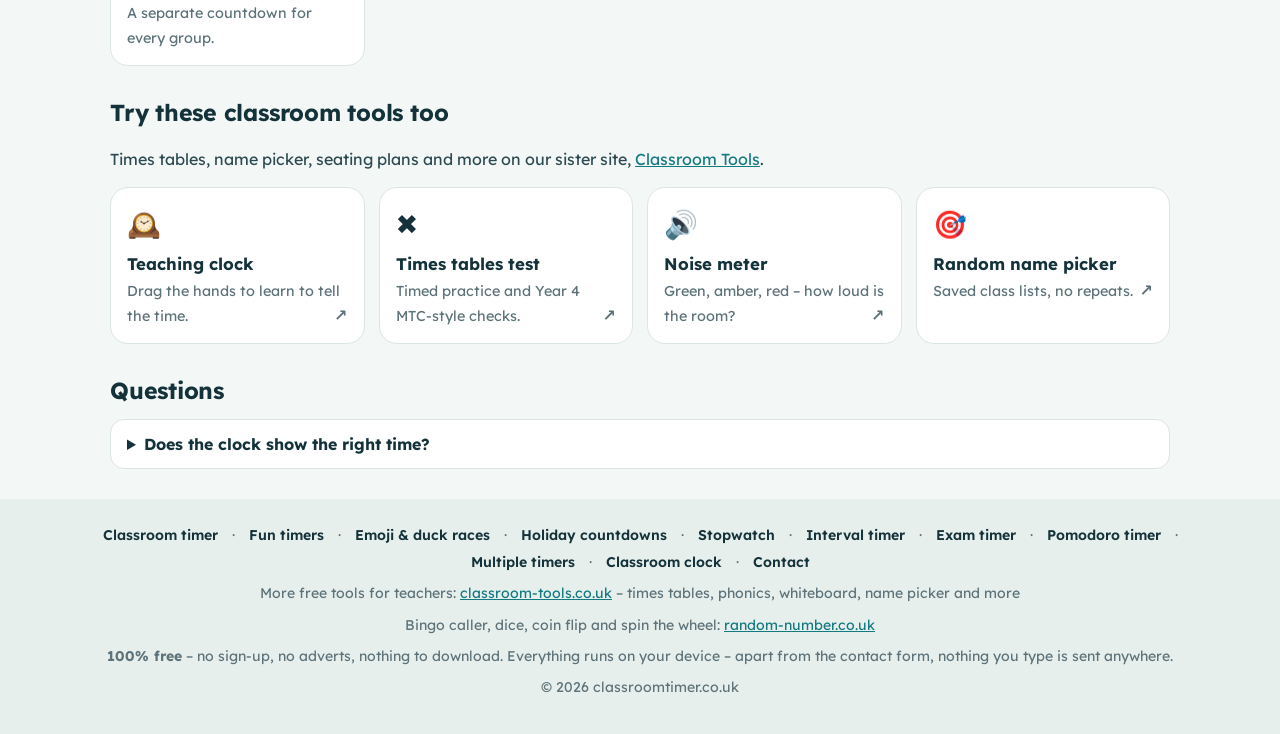
==== commit e2e2ff45: "Add files via upload" ====
--- a/clock/index.html
+++ b/clock/index.html
@@ -8,16 +8,16 @@
 <link rel="canonical" href="https://classroomtimer.co.uk/clock/">
 <meta name="robots" content="index, follow">
 <meta name="theme-color" content="#0F5257">
-<link rel="icon" href="/favicon.svg?v=20261117" type="image/svg+xml">
-<link rel="icon" href="/favicon-32.png?v=20261117" sizes="32x32" type="image/png">
-<link rel="apple-touch-icon" href="/apple-touch-icon.png?v=20261117">
+<link rel="icon" href="/favicon.svg?v=20261125" type="image/svg+xml">
+<link rel="icon" href="/favicon-32.png?v=20261125" sizes="32x32" type="image/png">
+<link rel="apple-touch-icon" href="/apple-touch-icon.png?v=20261125">
 <meta property="og:type" content="website"><meta property="og:url" content="https://classroomtimer.co.uk/clock/"><meta property="og:site_name" content="Classroom Timer">
 <meta property="og:title" content="Classroom Clock – Big Digital, Analogue &amp; Flip Clock"><meta property="og:description" content="Free big classroom clock for the board: digital, analogue, both side by side, or a flip clock – with the date, 12 or 24-hour time and seconds. Full screen.">
-<meta property="og:image" content="https://classroomtimer.co.uk/og-image.png?v=20261117"><meta property="og:image:width" content="1200"><meta property="og:image:height" content="630"><meta property="og:locale" content="en_GB">
-<meta name="twitter:card" content="summary_large_image"><meta name="twitter:title" content="Classroom Clock – Big Digital, Analogue &amp; Flip Clock"><meta name="twitter:description" content="Free big classroom clock for the board: digital, analogue, both side by side, or a flip clock – with the date, 12 or 24-hour time and seconds. Full screen."><meta name="twitter:image" content="https://classroomtimer.co.uk/og-image.png?v=20261117">
+<meta property="og:image" content="https://classroomtimer.co.uk/og-image.png?v=20261125"><meta property="og:image:width" content="1200"><meta property="og:image:height" content="630"><meta property="og:locale" content="en_GB">
+<meta name="twitter:card" content="summary_large_image"><meta name="twitter:title" content="Classroom Clock – Big Digital, Analogue &amp; Flip Clock"><meta name="twitter:description" content="Free big classroom clock for the board: digital, analogue, both side by side, or a flip clock – with the date, 12 or 24-hour time and seconds. Full screen."><meta name="twitter:image" content="https://classroomtimer.co.uk/og-image.png?v=20261125">
 <link rel="preconnect" href="https://fonts.googleapis.com"><link rel="preconnect" href="https://fonts.gstatic.com" crossorigin>
 <link href="https://fonts.googleapis.com/css2?family=Lexend:wght@400;500;600;700;800&display=swap" rel="stylesheet">
-<link rel="stylesheet" href="/site.css?v=20261117">
+<link rel="stylesheet" href="/site.css?v=20261125">
 <style>.ck .stage{min-height:420px}
   .ck .row{display:flex;gap:6%;align-items:center;justify-content:center;width:100%;flex-wrap:wrap}
   #cFace{width:min(360px,78vw);height:auto}.cnums text{font-family:Lexend,sans-serif;font-weight:700;font-size:15px;fill:#14323a}
@@ -85,11 +85,12 @@
   <h2>More timers</h2><div class="tools"><a class="tool" href="/"><i>⏱️</i><b>Classroom timer</b><span>Big countdown with presets for the board.</span></a><a class="tool" href="/fun-timers/"><i>🐢</i><b>Fun timers</b><span>Animal race, sand timer, traffic light and candle.</span></a><a class="tool" href="/races/"><i>🦆</i><b>Emoji & duck races</b><span>Random-winner races to pick a name or team.</span></a><a class="tool" href="/holiday-countdown/"><i>🎄</i><b>Holiday countdowns</b><span>Days and sleeps until Christmas, Easter and your own dates.</span></a><a class="tool" href="/stopwatch/"><i>⏲️</i><b>Stopwatch</b><span>Count up with laps – great for PE and science.</span></a><a class="tool" href="/interval-timer/"><i>💪</i><b>Interval timer</b><span>Work and rest rounds for PE, HIIT and circuits.</span></a><a class="tool" href="/exam-timer/"><i>📝</i><b>Exam timer</b><span>Reading time, extra time and 30/15/5 minute warnings.</span></a><a class="tool" href="/pomodoro-timer/"><i>🍅</i><b>Pomodoro timer</b><span>Focus sessions with planned breaks.</span></a><a class="tool" href="/multiple-timers/"><i>🔢</i><b>Multiple timers</b><span>A separate countdown for every group.</span></a></div><h2>Try these classroom tools too</h2><p>Times tables, name picker, seating plans and more on our sister site, <a href="https://classroom-tools.co.uk/">Classroom Tools</a>.</p><div class="tools"><a class="tool ext" href="https://classroom-tools.co.uk/teaching-clock/" target="_blank" rel="noopener"><i>🕰️</i><b>Teaching clock</b><span>Drag the hands to learn to tell the time.</span></a><a class="tool ext" href="https://classroom-tools.co.uk/times-tables-test/" target="_blank" rel="noopener"><i>✖️</i><b>Times tables test</b><span>Timed practice and Year 4 MTC-style checks.</span></a><a class="tool ext" href="https://classroom-tools.co.uk/noise-meter/" target="_blank" rel="noopener"><i>🔊</i><b>Noise meter</b><span>Green, amber, red – how loud is the room?</span></a><a class="tool ext" href="https://classroom-tools.co.uk/random-name-picker/" target="_blank" rel="noopener"><i>🎯</i><b>Random name picker</b><span>Saved class lists, no repeats.</span></a></div><h2>Questions</h2><details><summary>Does the clock show the right time?</summary><p>It shows the time set on your computer or tablet, which is normally kept accurate automatically.</p></details></section>
 <footer><div class="foot-in">
   <div class="foot-links"><a href="/">Classroom timer</a> · <a href="/fun-timers/">Fun timers</a> · <a href="/races/">Emoji & duck races</a> · <a href="/holiday-countdown/">Holiday countdowns</a> · <a href="/stopwatch/">Stopwatch</a> · <a href="/interval-timer/">Interval timer</a> · <a href="/exam-timer/">Exam timer</a> · <a href="/pomodoro-timer/">Pomodoro timer</a> · <a href="/multiple-timers/">Multiple timers</a> · <a href="/clock/">Classroom clock</a> · <a href="/contact/">Contact</a></div>
-  <div>More free tools for teachers: <a href="https://classroom-tools.co.uk/">classroom-tools.co.uk</a> – times tables, name picker, groups, noise meter</div>
+  <div>More free tools for teachers: <a href="https://classroom-tools.co.uk/">classroom-tools.co.uk</a> – times tables, phonics, whiteboard, name picker and more</div>
+  <div>Bingo caller, dice, coin flip and spin the wheel: <a href="https://random-number.co.uk/">random-number.co.uk</a></div>
   <div><strong>100% free</strong> – no sign-up, no adverts, nothing to download. Everything runs on your device – apart from the contact form, nothing you type is sent anywhere.</div>
   <div>© 2026 classroomtimer.co.uk</div>
 </div></footer>
-<script src="/common.js?v=20261117"></script><script src="/pages/clock.js?v=20261117"></script>
+<script src="/common.js?v=20261125"></script><script src="/pages/clock.js?v=20261125"></script>
 <script data-goatcounter="https://classroomtimer.goatcounter.com/count" async src="//gc.zgo.at/count.js"></script>
 </body>
 </html>
